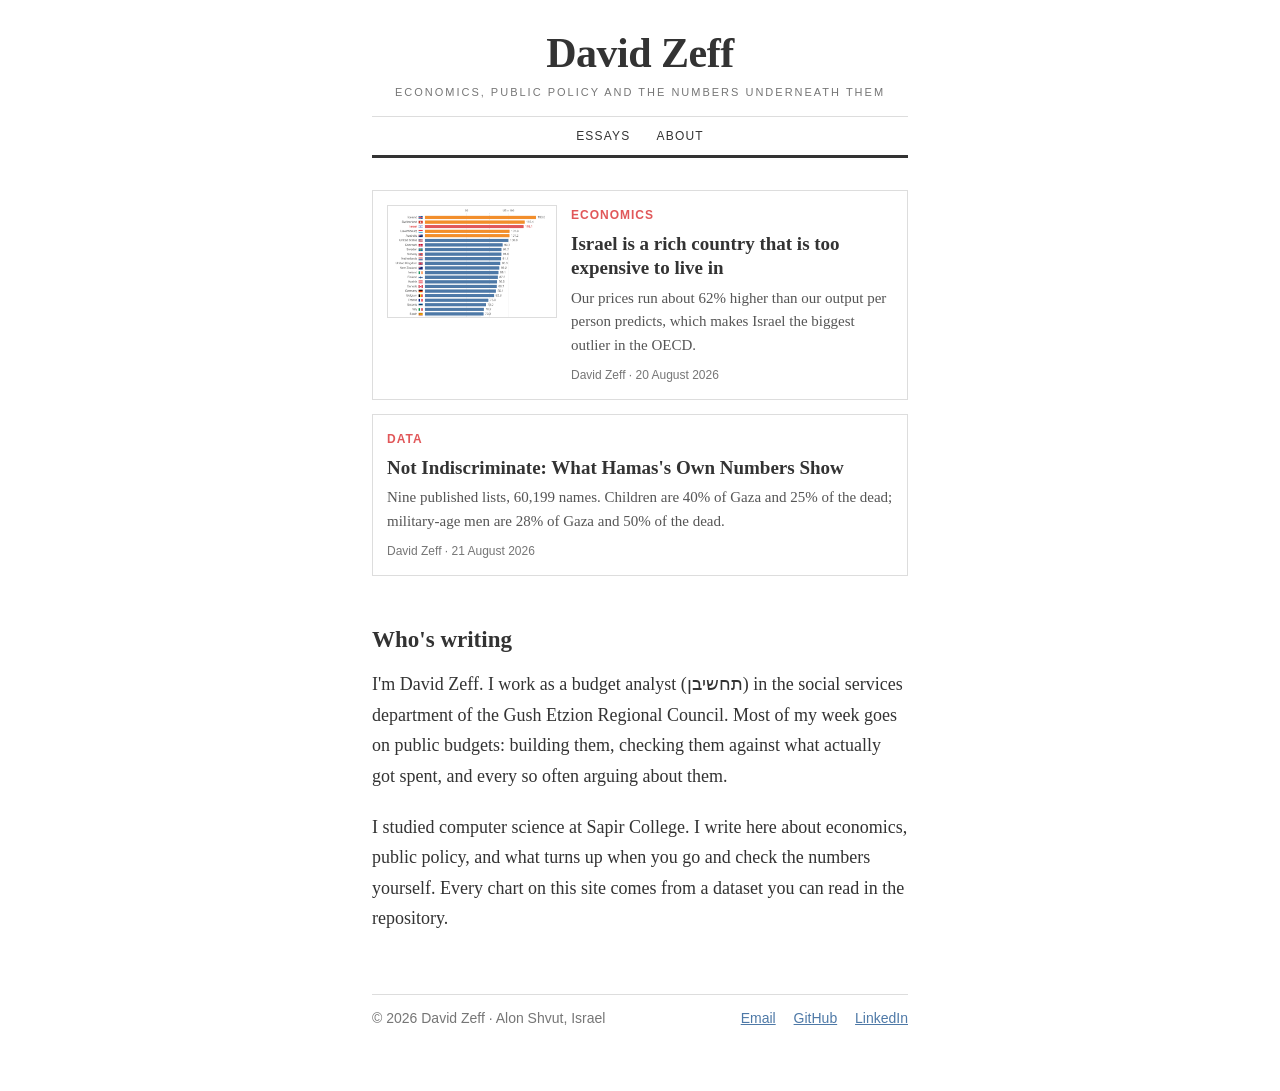
==== index.html @ 08ee4171 "." ====
<!DOCTYPE html>
<html lang="en">
<head>
<meta charset="utf-8">
<meta name="viewport" content="width=device-width, initial-scale=1">
<title>David Zeff — Essays on economics, policy and data</title>
<meta name="description" content="David Zeff writes about economics, public policy and the numbers underneath them. Budget analyst, Gush Etzion Regional Council.">
<meta name="author" content="David Zeff">
<meta property="og:type" content="website">
<meta property="og:title" content="David Zeff — Essays on economics, policy and data">
<meta property="og:description" content="Essays on economics, public policy and the numbers underneath them.">
<meta property="og:image" content="/assets/og-cost-of-living.png">
<meta property="og:image:width" content="1200">
<meta property="og:image:height" content="630">
<meta name="twitter:card" content="summary_large_image">
<link rel="stylesheet" href="assets/styles.css">
</head>
<body>
<a class="skip" href="#main">Skip to content</a>

<header>
  <a class="masthead" href="./">David Zeff</a>
  <p class="tagline">Economics, public policy and the numbers underneath them</p>
  <nav><a href="./">Essays</a><a href="about.html">About</a></nav>
</header>

<main id="main">

  <ul class="posts">

    <li class="card">
      <a class="card__img" href="posts/israel-cost-of-living.html">
        <img src="assets/chart-price-level.png" width="170" height="113"
             alt="Bar chart of comparative price levels in all 38 OECD countries, United States = 100. Israel is third highest at 118.1.">
      </a>
      <div class="card__txt">
        <p class="kicker">Economics</p>
        <h1 class="card__title"><a href="posts/israel-cost-of-living.html">Israel is a rich country that is too expensive to live in</a></h1>
        <p class="excerpt">Our prices run about 62% higher than our output per person predicts, which
          makes Israel the biggest outlier in the OECD.</p>
        <p class="meta">David Zeff · 20 August 2026</p>
      </div>
    </li>

    <li class="card">
      <div class="card__txt">
        <p class="kicker">Data</p>
        <h3 class="card__title"><a href="posts/gaza-casualty-demographics.html">Not Indiscriminate: What Hamas's Own Numbers Show</a></h3>
        <p class="excerpt">Nine published lists, 60,199 names. Children are 40% of Gaza and 25%
          of the dead; military-age men are 28% of Gaza and 50% of the dead.</p>
        <p class="meta">David Zeff · 21 August 2026</p>
      </div>
    </li>

  </ul>

  <h2>Who's writing</h2>
  <p>I'm David Zeff. I work as a budget analyst (תחשיבן) in the social services department of the
    Gush Etzion Regional Council. Most of my week goes on public budgets: building them, checking
    them against what actually got spent, and every so often arguing about them.</p>
  <p>I studied computer science at Sapir College. I write here about economics, public policy, and
    what turns up when you go and check the numbers yourself. Every chart on this site comes from
    a dataset you can read in the repository.</p>

</main>

<footer>
  <span>© 2026 David Zeff · Alon Shvut, Israel</span>
  <span>
    <a href="mailto:dpzeff@gmail.com">Email</a>
    <a href="https://github.com/DavidZeff1">GitHub</a>
    <a href="https://linkedin.com/in/david-zeff-computerscience141592">LinkedIn</a>
  </span>
</footer>

</body>
</html>
---- assets/styles.css ----
/* ------------------------------------------------------------------
   Georgia for reading, Tableau's palette for the charts.
   ------------------------------------------------------------------ */

:root {
  /* Tableau 10 */
  --blue:   #4E79A7;
  --orange: #F28E2B;
  --red:    #E15759;
  --green:  #59A14F;
  --purple: #B07AA1;
  --brown:  #9C755F;
  --grey:   #BAB0AC;

  --text:  #333;
  --muted: #767676;
  --line:  #ddd;
  --sans:  "Helvetica Neue", Helvetica, Arial, sans-serif;
}

* { box-sizing: border-box; }

body {
  max-width: 36rem;
  margin: 0 auto;
  padding: 30px 20px 60px;
  background: #fff;
  color: var(--text);
  font: 18px/1.7 Georgia, "Times New Roman", serif;
}

a { color: var(--blue); }
a:hover { color: var(--red); }

/* --- masthead --- */
header { text-align: center; margin-bottom: 32px; border-bottom: 3px solid var(--text); }
.masthead { display: block; font-size: 42px; font-weight: bold; line-height: 1.1;
            letter-spacing: -.5px; color: var(--text); text-decoration: none; }
.tagline { font-family: var(--sans); font-size: 11px; letter-spacing: 2px; text-transform: uppercase;
           color: var(--muted); margin: 7px 0 14px; }
header nav { display: flex; justify-content: center; gap: 26px; padding: 9px 0;
             border-top: 1px solid var(--line); font-family: var(--sans);
             font-size: 12px; letter-spacing: 1.2px; text-transform: uppercase; }
header nav a { color: var(--text); text-decoration: none; }
header nav a:hover { color: var(--red); }

footer { display: flex; justify-content: space-between; flex-wrap: wrap; gap: 10px;
         margin-top: 60px; padding-top: 12px; border-top: 1px solid var(--line);
         font-family: var(--sans); font-size: 14px; color: var(--muted); }
footer span a + a { margin-left: 14px; }

/* --- text --- */
h1 { font-size: 32px; line-height: 1.25; margin: 0 0 12px; }
h2 { font-size: 23px; margin: 44px 0 10px; }
h3 { font-size: 19px; margin: 30px 0 6px; }
p  { margin: 0 0 20px; }
ul, ol { padding-left: 24px; }
li { margin-bottom: 8px; }

.deck { font-size: 21px; color: #555; margin-bottom: 14px; }
.byline { font-family: var(--sans); font-size: 14px; font-weight: bold; margin: 0 0 3px; }
.meta { font-family: var(--sans); font-size: 13px; color: var(--muted); margin-bottom: 36px; }
.kicker { font-family: var(--sans); font-size: 12px; font-weight: bold; letter-spacing: 1px;
          text-transform: uppercase; color: var(--red); margin: 0 0 6px; }
.meta span + span::before { content: " | "; }

blockquote { margin: 34px 0; padding: 4px 0 4px 18px; border-left: 4px solid var(--blue);
             font-size: 21px; font-style: italic; }
aside { margin: 34px 0; padding: 14px 18px; background: #f7f7f7; border: 1px solid var(--line);
        font-size: 16px; }
aside p:last-child { margin-bottom: 0; }

/* --- key numbers --- */
dl { display: grid; grid-template-columns: repeat(auto-fit, minmax(200px, 1fr)); gap: 18px;
     margin: 30px 0; padding: 18px; border: 1px solid var(--line); background: #f7f7f7; }
dt { font-family: var(--sans); font-size: 12px; color: var(--muted); }
dd { margin: 4px 0 0; font-size: 26px; line-height: 1.15; }
dd small { display: block; font-family: var(--sans); font-size: 13px; color: var(--muted);
           margin-top: 4px; line-height: 1.4; }
.hi dd { color: var(--red); }

/* --- figures: chart in a box, Tableau style --- */
figure { margin: 34px 0; }
@media (min-width: 700px) { figure { margin-left: -56px; margin-right: -56px; } }
figure > p { font-family: var(--sans); font-size: 14px; line-height: 1.5; color: var(--muted);
             margin-bottom: 8px; }
figure > p b { display: block; font-size: 16px; color: var(--text); }
figure > div { border: 1px solid var(--line); padding: 14px 12px; }
figcaption { font-family: var(--sans); font-size: 12px; line-height: 1.5; color: var(--muted);
             margin-top: 8px; }

/* --- data tables: numbers right-aligned and tabular so columns line up --- */
.data { width: 100%; border-collapse: collapse; font-family: var(--sans); font-size: 14px; }
.data th, .data td { padding: 6px 8px; border-bottom: 1px solid var(--line); text-align: right; }
.data th { font-size: 11px; letter-spacing: .6px; text-transform: uppercase; color: var(--muted);
           font-weight: bold; vertical-align: bottom; }
.data th:first-child, .data td:first-child { text-align: left; }
.data td:not(:first-child) { font-variant-numeric: tabular-nums; }
.data td:first-child { white-space: nowrap; }
.data tbody tr:last-child td { border-bottom: 2px solid var(--text); font-weight: bold;
                               color: var(--text); }
/* Narrow screens: let the table scroll inside its own box rather than
   pushing the whole page sideways. */
.scroller { overflow-x: auto; margin: 28px 0; }

/* --- story cards: each one a bordered box, thumbnails all the same size --- */
.posts { display: grid; gap: 14px; list-style: none; padding: 0; margin: 0 0 30px; }
.card { display: flex; align-items: flex-start; gap: 14px; margin: 0; padding: 14px;
        border: 1px solid var(--line); background: #fff; }
.card__img { flex: 0 0 auto; line-height: 0; }
.card img { display: block; width: 170px; height: 113px;
            object-fit: cover; object-position: top; border: 1px solid var(--line); }
.card__txt { flex: 1; min-width: 0; }
.card__title { margin: 0 0 6px; font-size: 19px; line-height: 1.3; }
.card__title a { color: var(--text); text-decoration: none; }
.card__title a:hover { color: var(--blue); text-decoration: underline; }
.excerpt { margin: 0; font-size: 15px; line-height: 1.55; color: #555; }
.card .meta { font-size: 12px; margin: 8px 0 0; }

@media (max-width: 560px) {
  .card { display: block; }
  .card__img { display: block; margin-bottom: 12px; }
  .card img { width: 100%; height: 150px; }
}

/* --- charts ---------------------------------------------------------
   Defaults sit on the svg element itself: a `.chart-svg text` selector
   would outrank every one-class rule below it.
   ------------------------------------------------------------------ */
.chart-svg { display: block; width: 100%; height: auto;
             font-family: var(--sans); font-size: 11px; fill: var(--muted); }
.slope-head, .axis-title, .bud-head { font-size: 11px; font-weight: bold; fill: var(--text); }
.slope-sub, .axis-lab, .pt-note { font-size: 10px; }

.rule-v, .rule-h { stroke: #e8e8e8; }
.rule-avg { stroke: #999; stroke-dasharray: 4 3; }
.trend { stroke: #999; stroke-dasharray: 5 4; }
.gap-line { stroke: var(--red); stroke-dasharray: 3 2; }

.slope-line { stroke: #dcdcdc; stroke-width: 1.2; }
.slope-line.is-named { stroke: var(--grey); }
.slope-line.is-israel { stroke: var(--red); stroke-width: 2.5; }
.slope-dot, .dot { fill: var(--blue); }
.slope-dot.is-israel, .dot.is-israel { fill: var(--red); }
.slope-name.is-israel, .bar-name.is-israel, .bar-val.is-israel, .pt-name { fill: var(--red); font-weight: bold; }

.bar { fill: var(--blue); }
.bar.is-high { fill: var(--orange); }
.bar.is-israel { fill: var(--red); }

/* stacked bar: every fill here is dark enough to carry a white label */
.bud-0 { fill: var(--blue); }  .bud-1 { fill: var(--brown); }
.bud-2 { fill: var(--purple); } .bud-3 { fill: var(--red); }
.bud-left { fill: var(--green); }
.bud-lab { fill: #fff; font-size: 10px; }
.bud-num { fill: #fff; font-size: 12px; font-weight: bold; }
.bud-foot { fill: var(--green); font-size: 11px; font-weight: bold; }

/* casualty-demography charts */
.pyr-pop { fill: #d9d9d9; }
.pyr-death { fill: var(--red); }
.ratio-line { stroke: var(--blue); stroke-width: 2.2; }
.bar-exp  { fill: var(--grey); }
/* In the casualty charts red always means "the dead", so the actual bars
   match the pyramid rather than taking the default series blue. */
.bar-act  { fill: var(--red); }
.chart-missing { margin: 0; padding: 22px 18px; text-align: center;
                 font-family: var(--sans); font-size: 14px; line-height: 1.6; color: var(--muted); }
.chart-missing b { display: block; color: var(--red); margin-bottom: 4px; }
.chart-missing code { font-size: 13px; color: var(--text); }

/* --- skip link --- */
.skip { position: absolute; left: -9999px; }
.skip:focus { left: 8px; top: 8px; background: var(--text); color: #fff; padding: 6px 10px; }
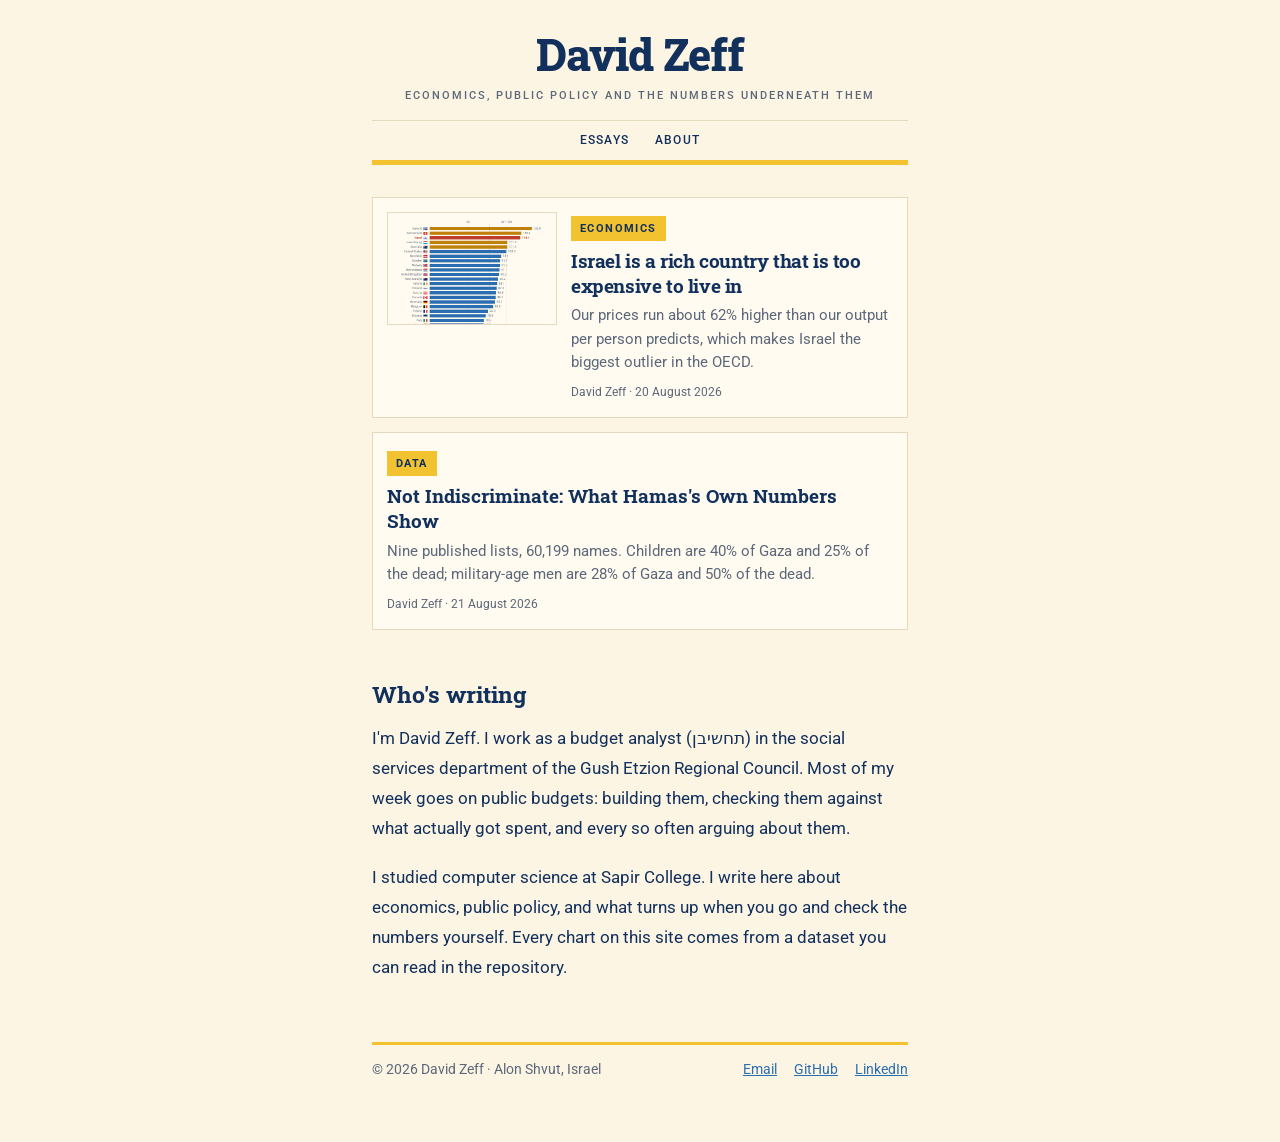
==== commit bd570ea4: "." ====
--- a/index.html
+++ b/index.html
@@ -13,6 +13,9 @@
 <meta property="og:image:width" content="1200">
 <meta property="og:image:height" content="630">
 <meta name="twitter:card" content="summary_large_image">
+<link rel="preconnect" href="https://fonts.googleapis.com">
+<link rel="preconnect" href="https://fonts.gstatic.com" crossorigin>
+<link href="https://fonts.googleapis.com/css2?family=Roboto:ital,wght@0,400;0,500;0,700;1,400&family=Roboto+Slab:wght@700;800&display=swap" rel="stylesheet">
 <link rel="stylesheet" href="assets/styles.css">
 </head>
 <body>
--- a/assets/styles.css
+++ b/assets/styles.css
@@ -1,21 +1,56 @@
 /* ------------------------------------------------------------------
-   Georgia for reading, Tableau's palette for the charts.
+   Navy ink on cream paper, marigold for the accents.
+   Roboto Slab for headlines, Roboto for reading and for the charts.
+
+   Every colour below was checked rather than chosen by eye:
+
+   - Text pairs clear WCAG AA. Navy on cream is 12.1:1, navy on marigold
+     7.8:1, the link blue 4.9:1, the muted slate 5.3:1. Marigold itself
+     never carries small text -- it is a fill, a rule or a chip behind
+     navy type, never the type.
+   - The five chart hues (blue, amber, brick, purple, teal, in that
+     order) pass the lightness band, chroma floor, colour-blind
+     separation and 3:1-vs-surface checks as an adjacent series, which
+     is the right test for stacked and grouped bars. That order is why
+     the stacked household bar runs blue -> amber -> brick -> purple ->
+     teal; reordering it would put two confusable hues side by side.
+   - `--sand` is not an identity colour. It is the "everything else"
+     reference series -- the population baseline, the unnamed OECD
+     countries -- and pairs with one highlighted hue.
+   - The stacked bar carries white labels inside the fills, which needs
+     more contrast than a bare fill does, so it uses the deeper amber
+     and teal steps.
    ------------------------------------------------------------------ */
 
 :root {
-  /* Tableau 10 */
-  --blue:   #4E79A7;
-  --orange: #F28E2B;
-  --red:    #E15759;
-  --green:  #59A14F;
-  --purple: #B07AA1;
-  --brown:  #9C755F;
-  --grey:   #BAB0AC;
-
-  --text:  #333;
-  --muted: #767676;
-  --line:  #ddd;
-  --sans:  "Helvetica Neue", Helvetica, Arial, sans-serif;
+  /* surfaces, lightest where charts and tables sit */
+  --paper:  #FCF5E4;
+  --card:   #FFFBF0;
+  --panel:  #F5ECD6;
+
+  /* ink */
+  --navy:   #12305C;
+  --muted:  #5C6779;
+  --line:   #E5DAC0;
+
+  /* accent */
+  --marigold: #F2C230;
+
+  /* chart series */
+  --blue:   #2A6DB0;
+  --amber:  #C0810C;
+  --brick:  #BE3C2C;
+  --purple: #8A57B4;
+  --teal:   #068A79;
+  --sand:   #C0AE86;
+  --mark:   #1E4A85;   /* the single highlighted series */
+
+  /* deeper steps, only where a white label sits on the fill */
+  --amber-deep: #9A6600;
+  --teal-deep:  #046A5E;
+
+  --sans: Roboto, "Helvetica Neue", Helvetica, Arial, sans-serif;
+  --slab: "Roboto Slab", Roboto, Georgia, "Times New Roman", serif;
 }
 
 * { box-sizing: border-box; }
@@ -24,81 +59,90 @@
   max-width: 36rem;
   margin: 0 auto;
   padding: 30px 20px 60px;
-  background: #fff;
-  color: var(--text);
-  font: 18px/1.7 Georgia, "Times New Roman", serif;
+  background: var(--paper);
+  color: var(--navy);
+  font: 400 17px/1.75 var(--sans);
+  -webkit-font-smoothing: antialiased;
 }
 
 a { color: var(--blue); }
-a:hover { color: var(--red); }
+a:hover { color: var(--brick); }
 
 /* --- masthead --- */
-header { text-align: center; margin-bottom: 32px; border-bottom: 3px solid var(--text); }
-.masthead { display: block; font-size: 42px; font-weight: bold; line-height: 1.1;
-            letter-spacing: -.5px; color: var(--text); text-decoration: none; }
-.tagline { font-family: var(--sans); font-size: 11px; letter-spacing: 2px; text-transform: uppercase;
-           color: var(--muted); margin: 7px 0 14px; }
+header { text-align: center; margin-bottom: 32px; border-bottom: 5px solid var(--marigold); }
+.masthead { display: block; font-family: var(--slab); font-size: 44px; font-weight: 800;
+            line-height: 1.1; letter-spacing: -1px; color: var(--navy); text-decoration: none; }
+.tagline { font-size: 11px; font-weight: 500; letter-spacing: 2px; text-transform: uppercase;
+           color: var(--muted); margin: 8px 0 14px; }
 header nav { display: flex; justify-content: center; gap: 26px; padding: 9px 0;
-             border-top: 1px solid var(--line); font-family: var(--sans);
-             font-size: 12px; letter-spacing: 1.2px; text-transform: uppercase; }
-header nav a { color: var(--text); text-decoration: none; }
-header nav a:hover { color: var(--red); }
+             border-top: 1px solid var(--line);
+             font-size: 12px; font-weight: 500; letter-spacing: 1.2px; text-transform: uppercase; }
+header nav a { color: var(--navy); text-decoration: none; }
+header nav a:hover { color: var(--brick); }
 
 footer { display: flex; justify-content: space-between; flex-wrap: wrap; gap: 10px;
-         margin-top: 60px; padding-top: 12px; border-top: 1px solid var(--line);
-         font-family: var(--sans); font-size: 14px; color: var(--muted); }
+         margin-top: 60px; padding-top: 12px; border-top: 3px solid var(--marigold);
+         font-size: 14px; color: var(--muted); }
 footer span a + a { margin-left: 14px; }
 
 /* --- text --- */
-h1 { font-size: 32px; line-height: 1.25; margin: 0 0 12px; }
-h2 { font-size: 23px; margin: 44px 0 10px; }
-h3 { font-size: 19px; margin: 30px 0 6px; }
+h1, h2, h3, .masthead { font-family: var(--slab); }
+h1 { font-size: 34px; font-weight: 700; line-height: 1.2; letter-spacing: -.4px; margin: 0 0 12px; }
+h2 { font-size: 23px; font-weight: 700; margin: 44px 0 10px; }
+h3 { font-size: 19px; font-weight: 700; margin: 30px 0 6px; }
 p  { margin: 0 0 20px; }
 ul, ol { padding-left: 24px; }
 li { margin-bottom: 8px; }
 
-.deck { font-size: 21px; color: #555; margin-bottom: 14px; }
-.byline { font-family: var(--sans); font-size: 14px; font-weight: bold; margin: 0 0 3px; }
-.meta { font-family: var(--sans); font-size: 13px; color: var(--muted); margin-bottom: 36px; }
-.kicker { font-family: var(--sans); font-size: 12px; font-weight: bold; letter-spacing: 1px;
-          text-transform: uppercase; color: var(--red); margin: 0 0 6px; }
+.deck { font-size: 20px; line-height: 1.5; color: var(--muted); margin-bottom: 16px; }
+.byline { font-size: 14px; font-weight: 700; margin: 0 0 3px; }
+.meta { font-size: 13px; color: var(--muted); margin-bottom: 36px; }
 .meta span + span::before { content: " | "; }
 
-blockquote { margin: 34px 0; padding: 4px 0 4px 18px; border-left: 4px solid var(--blue);
-             font-size: 21px; font-style: italic; }
-aside { margin: 34px 0; padding: 14px 18px; background: #f7f7f7; border: 1px solid var(--line);
-        font-size: 16px; }
+/* Marigold is the brand colour but it cannot carry 12px type, so the
+   kicker is navy sitting ON marigold rather than marigold type. */
+.kicker { display: inline-block; margin: 0 0 10px; padding: 3px 9px;
+          background: var(--marigold); color: var(--navy);
+          font-size: 11px; font-weight: 700; letter-spacing: 1.4px; text-transform: uppercase; }
+
+blockquote { margin: 34px 0; padding: 4px 0 4px 18px; border-left: 5px solid var(--marigold);
+             font-family: var(--slab); font-size: 20px; line-height: 1.5; }
+aside { margin: 34px 0; padding: 16px 20px; background: var(--panel);
+        border-left: 5px solid var(--marigold); font-size: 15.5px; }
 aside p:last-child { margin-bottom: 0; }
 
-/* --- key numbers --- */
-dl { display: grid; grid-template-columns: repeat(auto-fit, minmax(200px, 1fr)); gap: 18px;
-     margin: 30px 0; padding: 18px; border: 1px solid var(--line); background: #f7f7f7; }
-dt { font-family: var(--sans); font-size: 12px; color: var(--muted); }
-dd { margin: 4px 0 0; font-size: 26px; line-height: 1.15; }
-dd small { display: block; font-family: var(--sans); font-size: 13px; color: var(--muted);
-           margin-top: 4px; line-height: 1.4; }
-.hi dd { color: var(--red); }
-
-/* --- figures: chart in a box, Tableau style --- */
+/* --- key numbers: navy on a solid marigold block --- */
+dl { display: grid; grid-template-columns: repeat(auto-fit, minmax(200px, 1fr)); gap: 20px;
+     margin: 32px 0; padding: 20px; background: var(--marigold); }
+dt { font-size: 11px; font-weight: 700; letter-spacing: 1px; text-transform: uppercase;
+     color: var(--navy); opacity: .72; }
+dd { margin: 5px 0 0; font-family: var(--slab); font-size: 27px; font-weight: 700;
+     line-height: 1.12; color: var(--navy); }
+dd small { display: block; font-family: var(--sans); font-size: 13px; font-weight: 400;
+           line-height: 1.45; color: var(--navy); opacity: .78; margin-top: 5px; }
+/* Highlighted cells get a deeper patch of the same marigold rather than a
+   second hue: red on yellow vibrates, and navy is already the ink here. */
+.hi { background: rgba(18, 48, 92, .10); margin: -10px -12px; padding: 10px 12px; }
+
+/* --- figures: chart on the light card surface --- */
 figure { margin: 34px 0; }
 @media (min-width: 700px) { figure { margin-left: -56px; margin-right: -56px; } }
-figure > p { font-family: var(--sans); font-size: 14px; line-height: 1.5; color: var(--muted);
-             margin-bottom: 8px; }
-figure > p b { display: block; font-size: 16px; color: var(--text); }
-figure > div { border: 1px solid var(--line); padding: 14px 12px; }
-figcaption { font-family: var(--sans); font-size: 12px; line-height: 1.5; color: var(--muted);
-             margin-top: 8px; }
+figure > p { font-size: 14px; line-height: 1.5; color: var(--muted); margin-bottom: 8px; }
+figure > p b { display: block; font-family: var(--slab); font-size: 16px; font-weight: 700;
+               color: var(--navy); margin-bottom: 2px; }
+figure > div { background: var(--card); border: 1px solid var(--line); padding: 14px 12px; }
+figcaption { font-size: 12px; line-height: 1.5; color: var(--muted); margin-top: 8px; }
 
 /* --- data tables: numbers right-aligned and tabular so columns line up --- */
-.data { width: 100%; border-collapse: collapse; font-family: var(--sans); font-size: 14px; }
-.data th, .data td { padding: 6px 8px; border-bottom: 1px solid var(--line); text-align: right; }
-.data th { font-size: 11px; letter-spacing: .6px; text-transform: uppercase; color: var(--muted);
-           font-weight: bold; vertical-align: bottom; }
+.data { width: 100%; border-collapse: collapse; font-size: 14px; }
+.data th, .data td { padding: 7px 8px; border-bottom: 1px solid var(--line); text-align: right; }
+.data th { font-size: 11px; font-weight: 700; letter-spacing: .6px; text-transform: uppercase;
+           color: var(--muted); vertical-align: bottom;
+           border-bottom: 2px solid var(--navy); }
 .data th:first-child, .data td:first-child { text-align: left; }
 .data td:not(:first-child) { font-variant-numeric: tabular-nums; }
 .data td:first-child { white-space: nowrap; }
-.data tbody tr:last-child td { border-bottom: 2px solid var(--text); font-weight: bold;
-                               color: var(--text); }
+.data tbody tr:last-child td { border-bottom: 3px solid var(--marigold); font-weight: 700; }
 /* Narrow screens: let the table scroll inside its own box rather than
    pushing the whole page sideways. */
 .scroller { overflow-x: auto; margin: 28px 0; }
@@ -106,15 +150,17 @@
 /* --- story cards: each one a bordered box, thumbnails all the same size --- */
 .posts { display: grid; gap: 14px; list-style: none; padding: 0; margin: 0 0 30px; }
 .card { display: flex; align-items: flex-start; gap: 14px; margin: 0; padding: 14px;
-        border: 1px solid var(--line); background: #fff; }
+        border: 1px solid var(--line); background: var(--card); }
 .card__img { flex: 0 0 auto; line-height: 0; }
 .card img { display: block; width: 170px; height: 113px;
             object-fit: cover; object-position: top; border: 1px solid var(--line); }
 .card__txt { flex: 1; min-width: 0; }
-.card__title { margin: 0 0 6px; font-size: 19px; line-height: 1.3; }
-.card__title a { color: var(--text); text-decoration: none; }
+.card__title { margin: 0 0 6px; font-family: var(--slab); font-size: 19px; font-weight: 700;
+               line-height: 1.3; }
+.card__title a { color: var(--navy); text-decoration: none; }
 .card__title a:hover { color: var(--blue); text-decoration: underline; }
-.excerpt { margin: 0; font-size: 15px; line-height: 1.55; color: #555; }
+.card .kicker { margin-bottom: 8px; }
+.excerpt { margin: 0; font-size: 15px; line-height: 1.55; color: var(--muted); }
 .card .meta { font-size: 12px; margin: 8px 0 0; }
 
 @media (max-width: 560px) {
@@ -129,46 +175,48 @@
    ------------------------------------------------------------------ */
 .chart-svg { display: block; width: 100%; height: auto;
              font-family: var(--sans); font-size: 11px; fill: var(--muted); }
-.slope-head, .axis-title, .bud-head { font-size: 11px; font-weight: bold; fill: var(--text); }
+.slope-head, .axis-title, .bud-head { font-size: 11px; font-weight: 700; fill: var(--navy); }
 .slope-sub, .axis-lab, .pt-note { font-size: 10px; }
 
-.rule-v, .rule-h { stroke: #e8e8e8; }
-.rule-avg { stroke: #999; stroke-dasharray: 4 3; }
-.trend { stroke: #999; stroke-dasharray: 5 4; }
-.gap-line { stroke: var(--red); stroke-dasharray: 3 2; }
-
-.slope-line { stroke: #dcdcdc; stroke-width: 1.2; }
-.slope-line.is-named { stroke: var(--grey); }
-.slope-line.is-israel { stroke: var(--red); stroke-width: 2.5; }
+.rule-v, .rule-h { stroke: #EFE5CD; }
+.rule-avg { stroke: #A99878; stroke-dasharray: 4 3; }
+.trend { stroke: #A99878; stroke-dasharray: 5 4; }
+.gap-line { stroke: var(--brick); stroke-dasharray: 3 2; }
+
+.slope-line { stroke: #EADFC6; stroke-width: 1.2; }
+.slope-line.is-named { stroke: var(--sand); }
+.slope-line.is-israel { stroke: var(--brick); stroke-width: 2.5; }
 .slope-dot, .dot { fill: var(--blue); }
-.slope-dot.is-israel, .dot.is-israel { fill: var(--red); }
-.slope-name.is-israel, .bar-name.is-israel, .bar-val.is-israel, .pt-name { fill: var(--red); font-weight: bold; }
+.slope-dot.is-israel, .dot.is-israel { fill: var(--brick); }
+.slope-name.is-israel, .bar-name.is-israel, .bar-val.is-israel, .pt-name { fill: var(--brick); font-weight: 700; }
 
 .bar { fill: var(--blue); }
-.bar.is-high { fill: var(--orange); }
-.bar.is-israel { fill: var(--red); }
-
-/* stacked bar: every fill here is dark enough to carry a white label */
-.bud-0 { fill: var(--blue); }  .bud-1 { fill: var(--brown); }
-.bud-2 { fill: var(--purple); } .bud-3 { fill: var(--red); }
-.bud-left { fill: var(--green); }
+.bar.is-high { fill: var(--amber); }
+.bar.is-israel { fill: var(--brick); }
+
+/* Stacked bar. The order matches the validated adjacent sequence, and
+   the two deeper steps are here because these fills carry white labels. */
+.bud-0 { fill: var(--blue); }   .bud-1 { fill: var(--amber-deep); }
+.bud-2 { fill: var(--brick); }  .bud-3 { fill: var(--purple); }
+.bud-left { fill: var(--teal-deep); }
 .bud-lab { fill: #fff; font-size: 10px; }
-.bud-num { fill: #fff; font-size: 12px; font-weight: bold; }
-.bud-foot { fill: var(--green); font-size: 11px; font-weight: bold; }
-
-/* casualty-demography charts */
-.pyr-pop { fill: #d9d9d9; }
-.pyr-death { fill: var(--red); }
-.ratio-line { stroke: var(--blue); stroke-width: 2.2; }
-.bar-exp  { fill: var(--grey); }
-/* In the casualty charts red always means "the dead", so the actual bars
-   match the pyramid rather than taking the default series blue. */
-.bar-act  { fill: var(--red); }
+.bud-num { fill: #fff; font-size: 12px; font-weight: 700; }
+.bud-foot { fill: var(--teal-deep); font-size: 11px; font-weight: 700; }
+
+/* Casualty-demography charts: one highlighted series against a
+   reference series, so sand is context and navy is the mark. */
+.pyr-pop { fill: var(--sand); }
+.pyr-death { fill: var(--mark); }
+.ratio-line { stroke: var(--brick); stroke-width: 2.2; }
+.ratio-dot { fill: var(--brick); }
+.bar-exp { fill: var(--sand); }
+.bar-act { fill: var(--mark); }
 .chart-missing { margin: 0; padding: 22px 18px; text-align: center;
-                 font-family: var(--sans); font-size: 14px; line-height: 1.6; color: var(--muted); }
-.chart-missing b { display: block; color: var(--red); margin-bottom: 4px; }
-.chart-missing code { font-size: 13px; color: var(--text); }
+                 font-size: 14px; line-height: 1.6; color: var(--muted); }
+.chart-missing b { display: block; color: var(--brick); margin-bottom: 4px; }
+.chart-missing code { font-size: 13px; color: var(--navy); }
 
 /* --- skip link --- */
 .skip { position: absolute; left: -9999px; }
-.skip:focus { left: 8px; top: 8px; background: var(--text); color: #fff; padding: 6px 10px; }
+.skip:focus { left: 8px; top: 8px; background: var(--navy); color: var(--marigold);
+              padding: 6px 10px; }
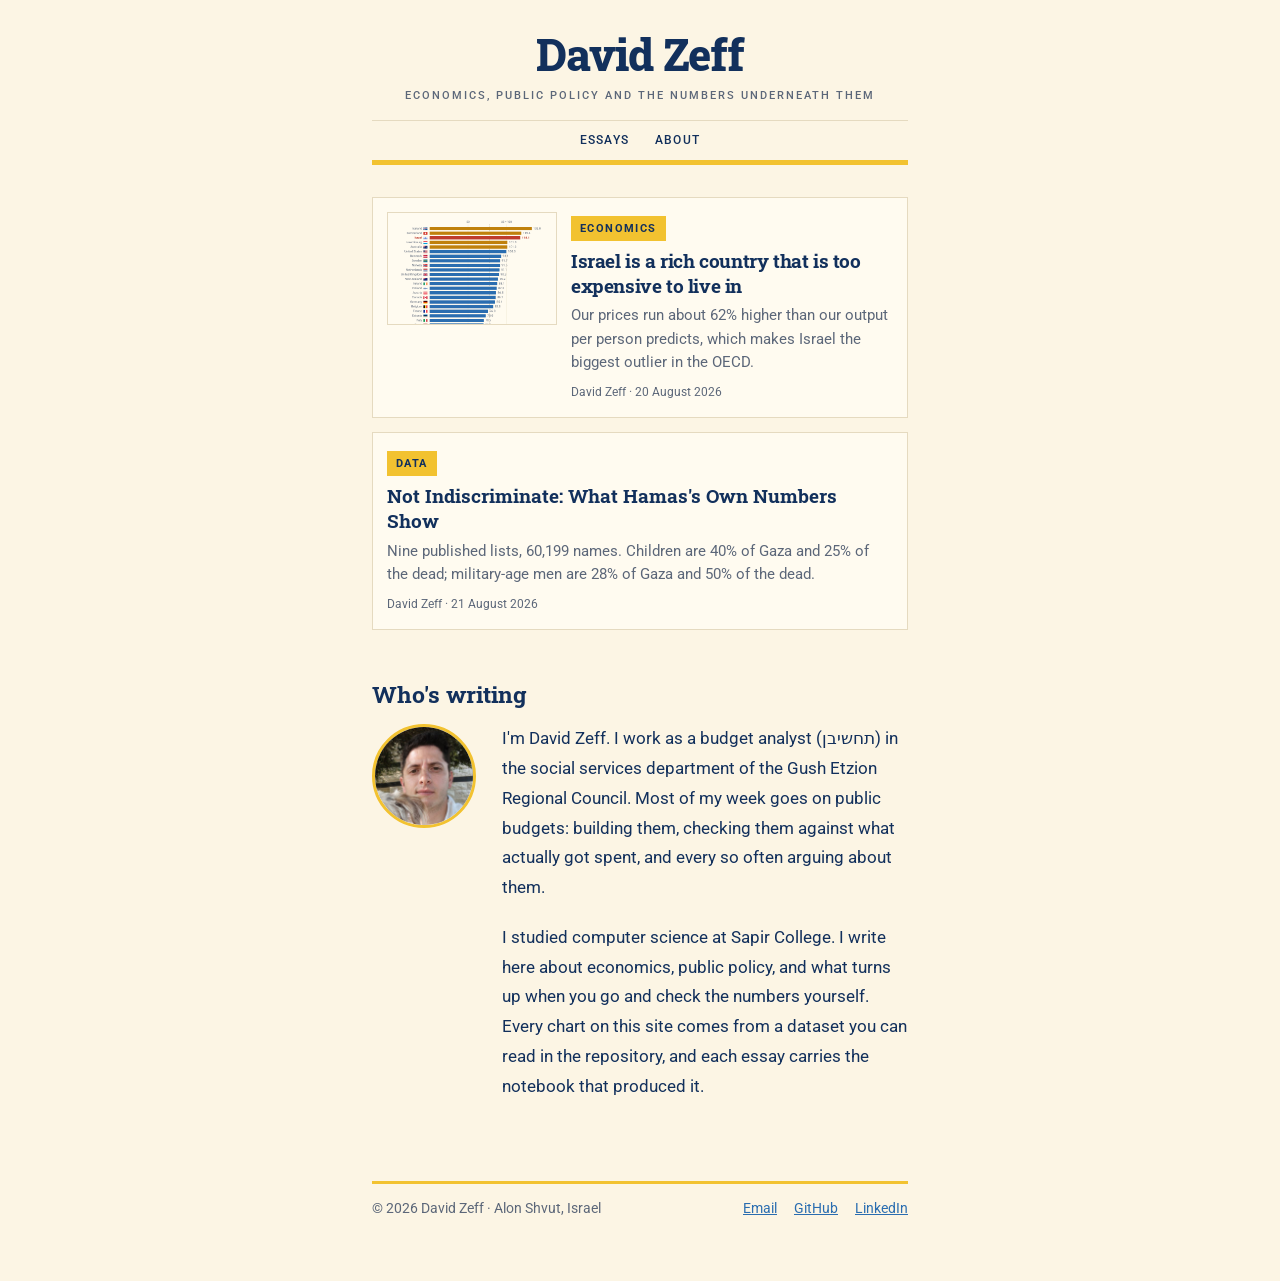
==== commit 7ba84ab7: "." ====
--- a/index.html
+++ b/index.html
@@ -58,12 +58,19 @@
   </ul>
 
   <h2>Who's writing</h2>
-  <p>I'm David Zeff. I work as a budget analyst (תחשיבן) in the social services department of the
-    Gush Etzion Regional Council. Most of my week goes on public budgets: building them, checking
-    them against what actually got spent, and every so often arguing about them.</p>
-  <p>I studied computer science at Sapir College. I write here about economics, public policy, and
-    what turns up when you go and check the numbers yourself. Every chart on this site comes from
-    a dataset you can read in the repository.</p>
+
+  <div class="bio">
+    <img class="avatar" src="assets/avatar.jpg" width="400" height="400" alt="David Zeff">
+    <div class="bio__txt">
+      <p>I'm David Zeff. I work as a budget analyst (תחשיבן) in the social services department of
+        the Gush Etzion Regional Council. Most of my week goes on public budgets: building them,
+        checking them against what actually got spent, and every so often arguing about them.</p>
+      <p>I studied computer science at Sapir College. I write here about economics, public policy,
+        and what turns up when you go and check the numbers yourself. Every chart on this site
+        comes from a dataset you can read in the repository, and each essay carries the notebook
+        that produced it.</p>
+    </div>
+  </div>
 
 </main>
 
--- a/assets/styles.css
+++ b/assets/styles.css
@@ -147,6 +147,27 @@
    pushing the whole page sideways. */
 .scroller { overflow-x: auto; margin: 28px 0; }
 
+/* --- portrait: photo beside the intro, stacking on narrow screens ------
+   The marigold offset is the accent doing the work a border would do
+   badly against a photograph. It needs the right/bottom margin or the
+   flex box clips it. */
+.bio { display: flex; gap: 26px; align-items: flex-start; margin: 0 0 10px; }
+.bio__pic { flex: 0 0 auto; width: 200px; margin: 0 8px 8px 0; }
+.bio__pic img { display: block; width: 100%; height: auto;
+                box-shadow: 8px 8px 0 var(--marigold); }
+.bio__txt { flex: 1; min-width: 0; }
+.bio__txt > :first-child { margin-top: 0; }
+
+.avatar { display: block; width: 104px; height: 104px; flex: 0 0 auto;
+          border-radius: 50%; object-fit: cover; object-position: 50% 28%;
+          border: 3px solid var(--marigold); }
+
+@media (max-width: 560px) {
+  .bio { display: block; }
+  .bio__pic { width: 160px; margin: 0 8px 22px 0; }
+  .bio .avatar { margin-bottom: 16px; }
+}
+
 /* --- story cards: each one a bordered box, thumbnails all the same size --- */
 .posts { display: grid; gap: 14px; list-style: none; padding: 0; margin: 0 0 30px; }
 .card { display: flex; align-items: flex-start; gap: 14px; margin: 0; padding: 14px;
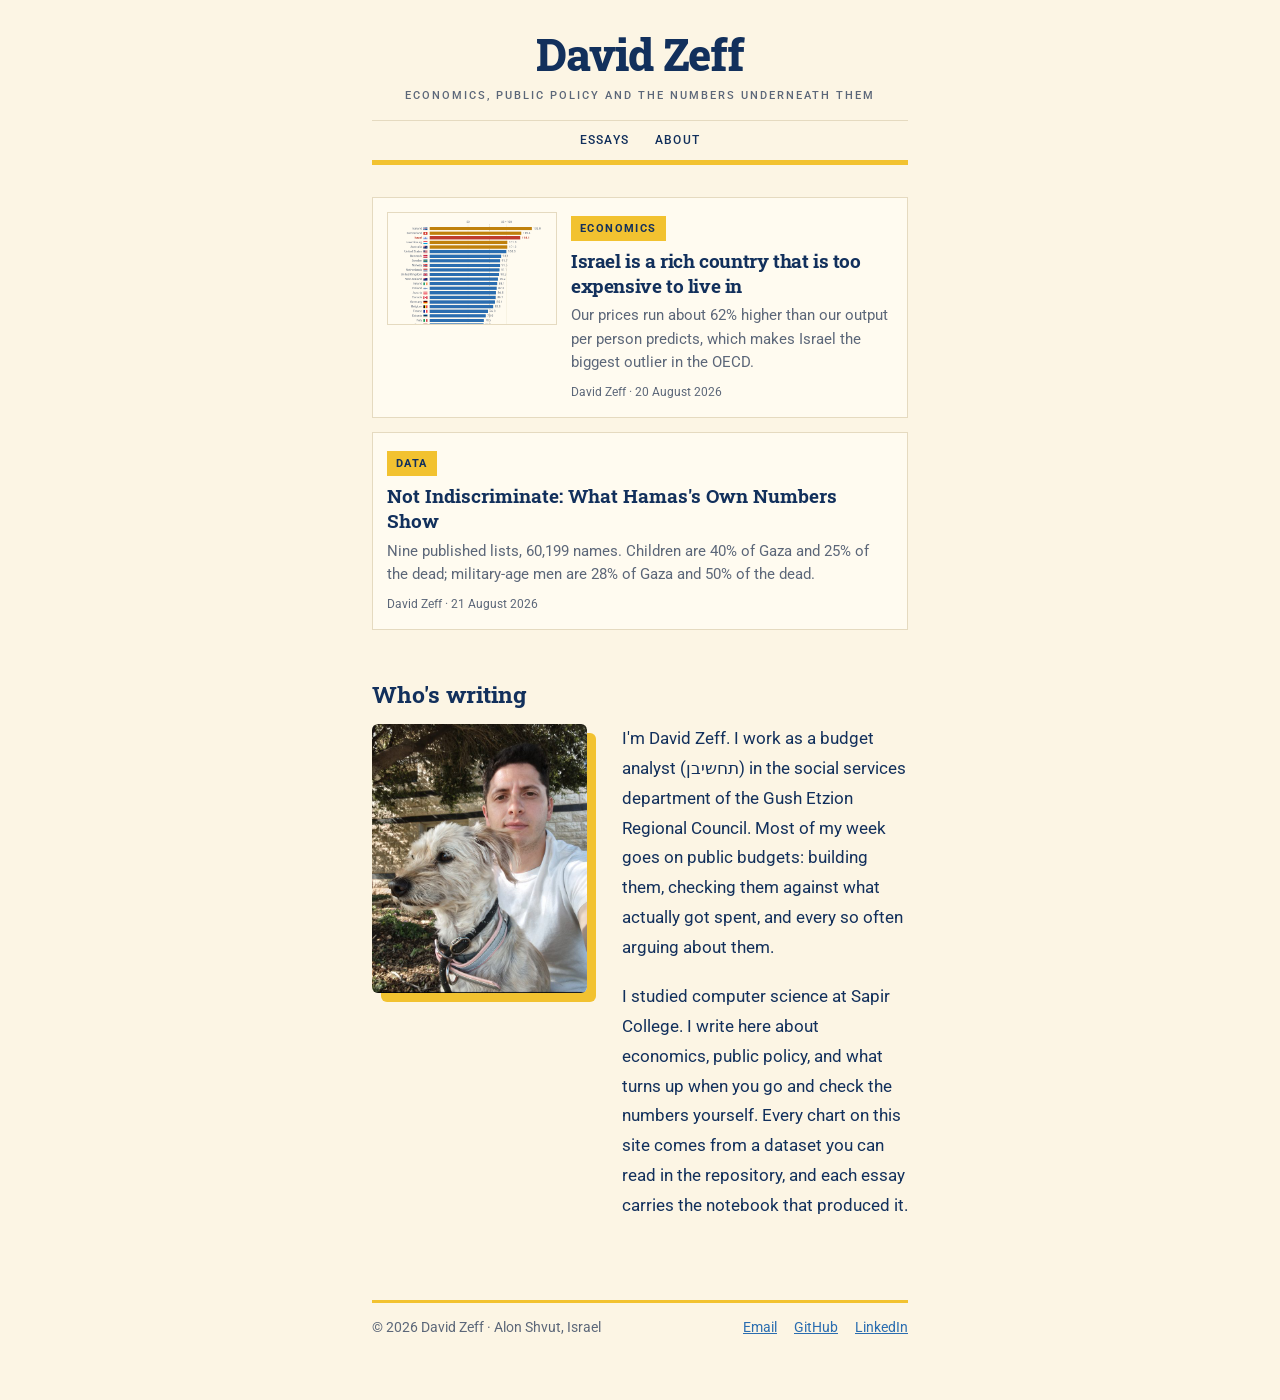
==== commit 8c10106a: "." ====
--- a/index.html
+++ b/index.html
@@ -60,7 +60,10 @@
   <h2>Who's writing</h2>
 
   <div class="bio">
-    <img class="avatar" src="assets/avatar.jpg" width="400" height="400" alt="David Zeff">
+    <div class="bio__pic">
+      <img src="assets/portrait.jpg" width="640" height="800"
+           alt="David Zeff outdoors with his dog, a scruffy cream-coloured terrier.">
+    </div>
     <div class="bio__txt">
       <p>I'm David Zeff. I work as a budget analyst (תחשיבן) in the social services department of
         the Gush Etzion Regional Council. Most of my week goes on public budgets: building them,
--- a/assets/styles.css
+++ b/assets/styles.css
@@ -152,20 +152,15 @@
    badly against a photograph. It needs the right/bottom margin or the
    flex box clips it. */
 .bio { display: flex; gap: 26px; align-items: flex-start; margin: 0 0 10px; }
-.bio__pic { flex: 0 0 auto; width: 200px; margin: 0 8px 8px 0; }
-.bio__pic img { display: block; width: 100%; height: auto;
-                box-shadow: 8px 8px 0 var(--marigold); }
+.bio__pic { flex: 0 0 auto; width: 215px; margin: 0 9px 9px 0; }
+.bio__pic img { display: block; width: 100%; height: auto; border-radius: 6px;
+                box-shadow: 9px 9px 0 var(--marigold); }
 .bio__txt { flex: 1; min-width: 0; }
 .bio__txt > :first-child { margin-top: 0; }
 
-.avatar { display: block; width: 104px; height: 104px; flex: 0 0 auto;
-          border-radius: 50%; object-fit: cover; object-position: 50% 28%;
-          border: 3px solid var(--marigold); }
-
-@media (max-width: 560px) {
+@media (max-width: 620px) {
   .bio { display: block; }
-  .bio__pic { width: 160px; margin: 0 8px 22px 0; }
-  .bio .avatar { margin-bottom: 16px; }
+  .bio__pic { width: 190px; margin: 0 9px 24px 0; }
 }
 
 /* --- story cards: each one a bordered box, thumbnails all the same size --- */
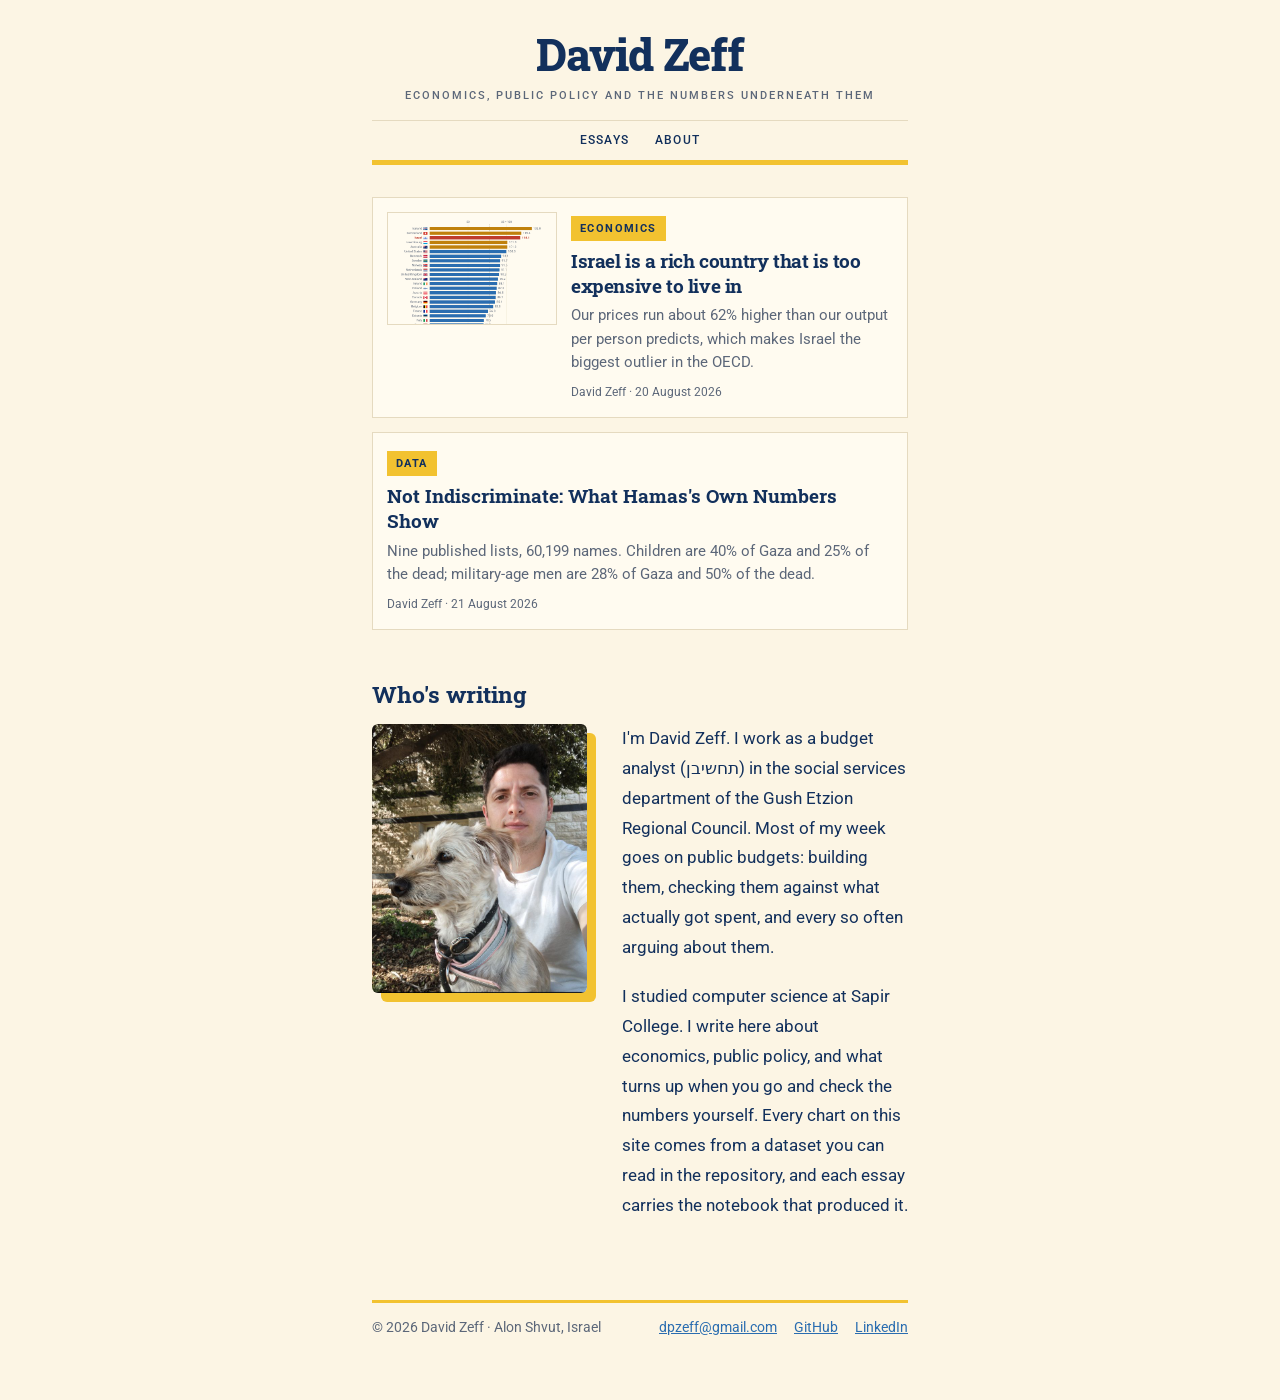
==== commit 4d15d9ee: "." ====
--- a/index.html
+++ b/index.html
@@ -1,90 +1,128 @@
-<!DOCTYPE html>
+<!doctype html>
 <html lang="en">
-<head>
-<meta charset="utf-8">
-<meta name="viewport" content="width=device-width, initial-scale=1">
-<title>David Zeff — Essays on economics, policy and data</title>
-<meta name="description" content="David Zeff writes about economics, public policy and the numbers underneath them. Budget analyst, Gush Etzion Regional Council.">
-<meta name="author" content="David Zeff">
-<meta property="og:type" content="website">
-<meta property="og:title" content="David Zeff — Essays on economics, policy and data">
-<meta property="og:description" content="Essays on economics, public policy and the numbers underneath them.">
-<meta property="og:image" content="/assets/og-cost-of-living.png">
-<meta property="og:image:width" content="1200">
-<meta property="og:image:height" content="630">
-<meta name="twitter:card" content="summary_large_image">
-<link rel="preconnect" href="https://fonts.googleapis.com">
-<link rel="preconnect" href="https://fonts.gstatic.com" crossorigin>
-<link href="https://fonts.googleapis.com/css2?family=Roboto:ital,wght@0,400;0,500;0,700;1,400&family=Roboto+Slab:wght@700;800&display=swap" rel="stylesheet">
-<link rel="stylesheet" href="assets/styles.css">
-</head>
-<body>
-<a class="skip" href="#main">Skip to content</a>
+  <head>
+    <meta charset="utf-8" />
+    <meta name="viewport" content="width=device-width, initial-scale=1" />
+    <title>David Zeff — Essays on economics, policy and data</title>
+    <meta
+      name="description"
+      content="David Zeff writes about economics, public policy and the numbers underneath them. Budget analyst, Gush Etzion Regional Council."
+    />
+    <meta name="author" content="David Zeff" />
+    <meta property="og:type" content="website" />
+    <meta
+      property="og:title"
+      content="David Zeff — Essays on economics, policy and data"
+    />
+    <meta
+      property="og:description"
+      content="Essays on economics, public policy and the numbers underneath them."
+    />
+    <meta property="og:image" content="/assets/og-cost-of-living.png" />
+    <meta property="og:image:width" content="1200" />
+    <meta property="og:image:height" content="630" />
+    <meta name="twitter:card" content="summary_large_image" />
+    <link rel="preconnect" href="https://fonts.googleapis.com" />
+    <link rel="preconnect" href="https://fonts.gstatic.com" crossorigin />
+    <link
+      href="https://fonts.googleapis.com/css2?family=Roboto:ital,wght@0,400;0,500;0,700;1,400&family=Roboto+Slab:wght@700;800&display=swap"
+      rel="stylesheet"
+    />
+    <link rel="stylesheet" href="assets/styles.css" />
+  </head>
+  <body>
+    <a class="skip" href="#main">Skip to content</a>
 
-<header>
-  <a class="masthead" href="./">David Zeff</a>
-  <p class="tagline">Economics, public policy and the numbers underneath them</p>
-  <nav><a href="./">Essays</a><a href="about.html">About</a></nav>
-</header>
+    <header>
+      <a class="masthead" href="./">David Zeff</a>
+      <p class="tagline">
+        Economics, public policy and the numbers underneath them
+      </p>
+      <nav><a href="./">Essays</a><a href="about.html">About</a></nav>
+    </header>
 
-<main id="main">
+    <main id="main">
+      <ul class="posts">
+        <li class="card">
+          <a class="card__img" href="posts/israel-cost-of-living.html">
+            <img
+              src="assets/chart-price-level.png"
+              width="170"
+              height="113"
+              alt="Bar chart of comparative price levels in all 38 OECD countries, United States = 100. Israel is third highest at 118.1."
+            />
+          </a>
+          <div class="card__txt">
+            <p class="kicker">Economics</p>
+            <h1 class="card__title">
+              <a href="posts/israel-cost-of-living.html"
+                >Israel is a rich country that is too expensive to live in</a
+              >
+            </h1>
+            <p class="excerpt">
+              Our prices run about 62% higher than our output per person
+              predicts, which makes Israel the biggest outlier in the OECD.
+            </p>
+            <p class="meta">David Zeff · 20 August 2026</p>
+          </div>
+        </li>
 
-  <ul class="posts">
+        <li class="card">
+          <div class="card__txt">
+            <p class="kicker">Data</p>
+            <h3 class="card__title">
+              <a href="posts/gaza-casualty-demographics.html"
+                >Not Indiscriminate: What Hamas's Own Numbers Show</a
+              >
+            </h3>
+            <p class="excerpt">
+              Nine published lists, 60,199 names. Children are 40% of Gaza and
+              25% of the dead; military-age men are 28% of Gaza and 50% of the
+              dead.
+            </p>
+            <p class="meta">David Zeff · 21 August 2026</p>
+          </div>
+        </li>
+      </ul>
 
-    <li class="card">
-      <a class="card__img" href="posts/israel-cost-of-living.html">
-        <img src="assets/chart-price-level.png" width="170" height="113"
-             alt="Bar chart of comparative price levels in all 38 OECD countries, United States = 100. Israel is third highest at 118.1.">
-      </a>
-      <div class="card__txt">
-        <p class="kicker">Economics</p>
-        <h1 class="card__title"><a href="posts/israel-cost-of-living.html">Israel is a rich country that is too expensive to live in</a></h1>
-        <p class="excerpt">Our prices run about 62% higher than our output per person predicts, which
-          makes Israel the biggest outlier in the OECD.</p>
-        <p class="meta">David Zeff · 20 August 2026</p>
+      <h2>Who's writing</h2>
+
+      <div class="bio">
+        <div class="bio__pic">
+          <img
+            src="assets/portrait.jpg"
+            width="640"
+            height="800"
+            alt="David Zeff outdoors with his dog, a scruffy cream-coloured terrier."
+          />
+        </div>
+        <div class="bio__txt">
+          <p>
+            I'm David Zeff. I work as a budget analyst (תחשיבן) in the social
+            services department of the Gush Etzion Regional Council. Most of my
+            week goes on public budgets: building them, checking them against
+            what actually got spent, and every so often arguing about them.
+          </p>
+          <p>
+            I studied computer science at Sapir College. I write here about
+            economics, public policy, and what turns up when you go and check
+            the numbers yourself. Every chart on this site comes from a dataset
+            you can read in the repository, and each essay carries the notebook
+            that produced it.
+          </p>
+        </div>
       </div>
-    </li>
+    </main>
 
-    <li class="card">
-      <div class="card__txt">
-        <p class="kicker">Data</p>
-        <h3 class="card__title"><a href="posts/gaza-casualty-demographics.html">Not Indiscriminate: What Hamas's Own Numbers Show</a></h3>
-        <p class="excerpt">Nine published lists, 60,199 names. Children are 40% of Gaza and 25%
-          of the dead; military-age men are 28% of Gaza and 50% of the dead.</p>
-        <p class="meta">David Zeff · 21 August 2026</p>
-      </div>
-    </li>
-
-  </ul>
-
-  <h2>Who's writing</h2>
-
-  <div class="bio">
-    <div class="bio__pic">
-      <img src="assets/portrait.jpg" width="640" height="800"
-           alt="David Zeff outdoors with his dog, a scruffy cream-coloured terrier.">
-    </div>
-    <div class="bio__txt">
-      <p>I'm David Zeff. I work as a budget analyst (תחשיבן) in the social services department of
-        the Gush Etzion Regional Council. Most of my week goes on public budgets: building them,
-        checking them against what actually got spent, and every so often arguing about them.</p>
-      <p>I studied computer science at Sapir College. I write here about economics, public policy,
-        and what turns up when you go and check the numbers yourself. Every chart on this site
-        comes from a dataset you can read in the repository, and each essay carries the notebook
-        that produced it.</p>
-    </div>
-  </div>
-
-</main>
-
-<footer>
-  <span>© 2026 David Zeff · Alon Shvut, Israel</span>
-  <span>
-    <a href="mailto:dpzeff@gmail.com">Email</a>
-    <a href="https://github.com/DavidZeff1">GitHub</a>
-    <a href="https://linkedin.com/in/david-zeff-computerscience141592">LinkedIn</a>
-  </span>
-</footer>
-
-</body>
+    <footer>
+      <span>© 2026 David Zeff · Alon Shvut, Israel</span>
+      <span>
+        <a href="mailto:dpzeff@gmail.com">dpzeff@gmail.com</a>
+        <a href="https://github.com/DavidZeff1">GitHub</a>
+        <a href="https://linkedin.com/in/david-zeff-computerscience141592"
+          >LinkedIn</a
+        >
+      </span>
+    </footer>
+  </body>
 </html>
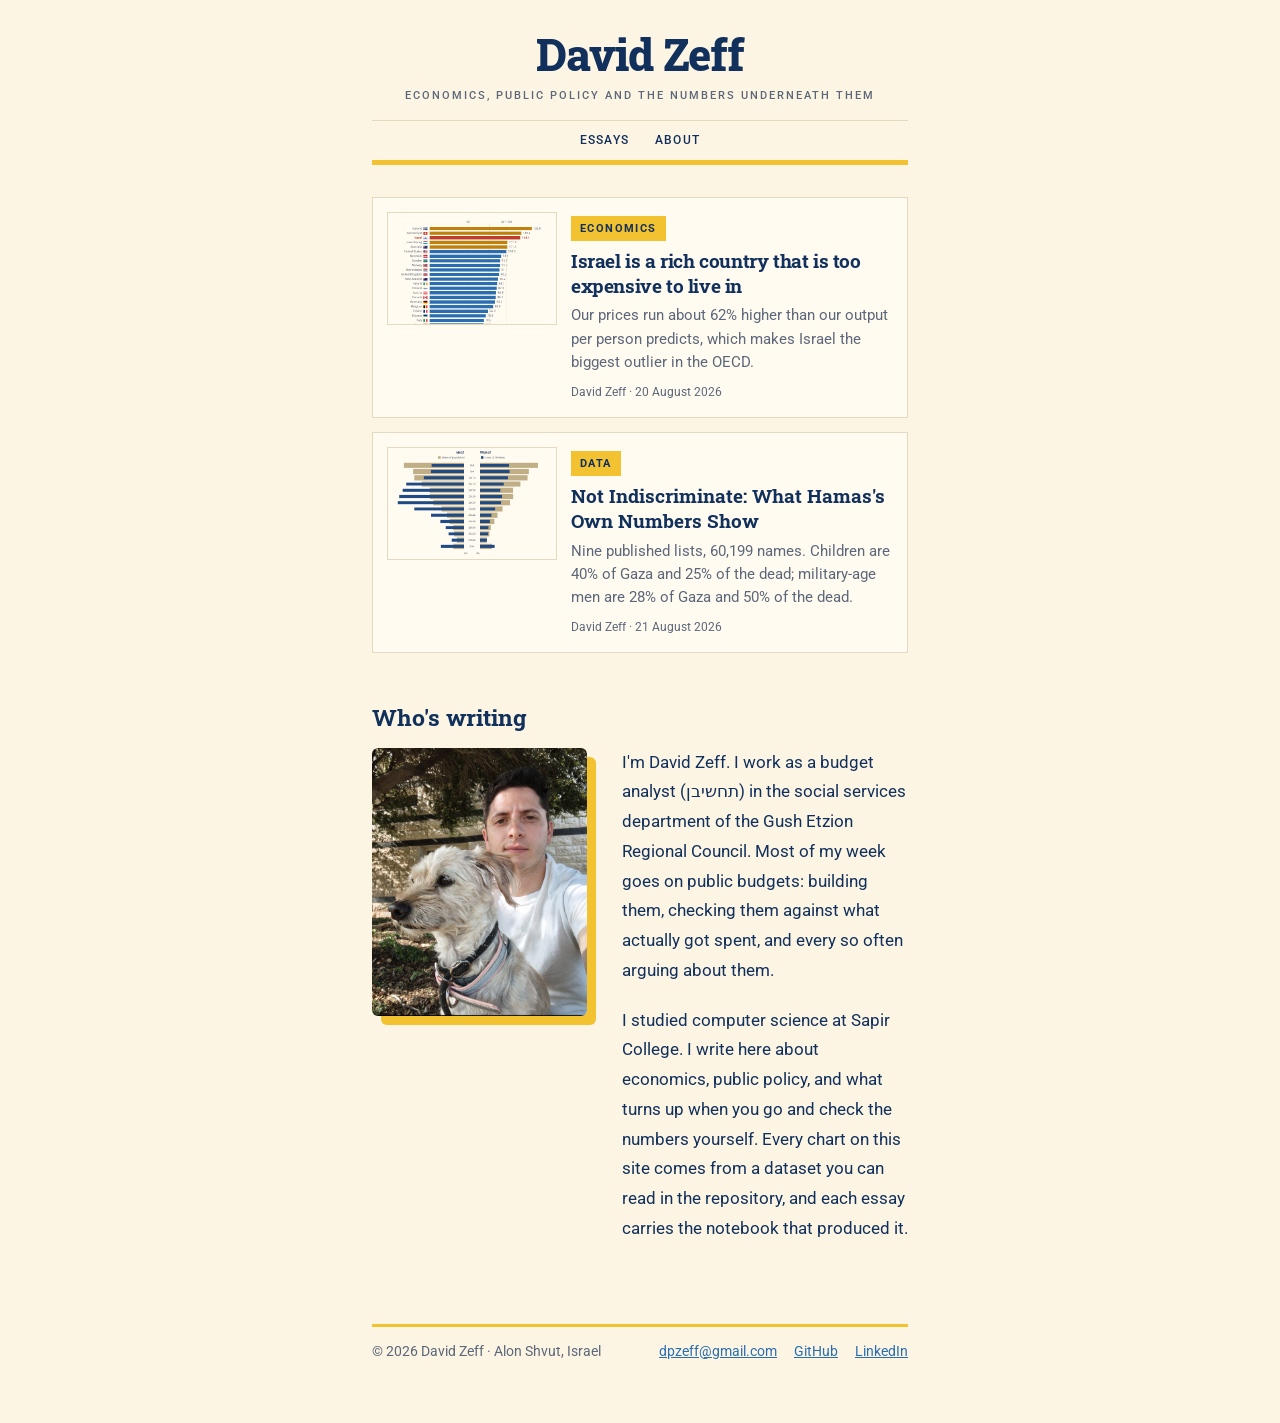
==== commit eb380ddb: "." ====
--- a/index.html
+++ b/index.html
@@ -68,6 +68,14 @@
         </li>
 
         <li class="card">
+          <a class="card__img" href="posts/gaza-casualty-demographics.html">
+            <img
+              src="assets/chart-casualty-pyramid.png"
+              width="170"
+              height="113"
+              alt="Population pyramid of Gaza: sand bars are each age band's share of the population, navy bars its share of the named dead. The military-age male bars overshoot; the children's bars fall short."
+            />
+          </a>
           <div class="card__txt">
             <p class="kicker">Data</p>
             <h3 class="card__title">
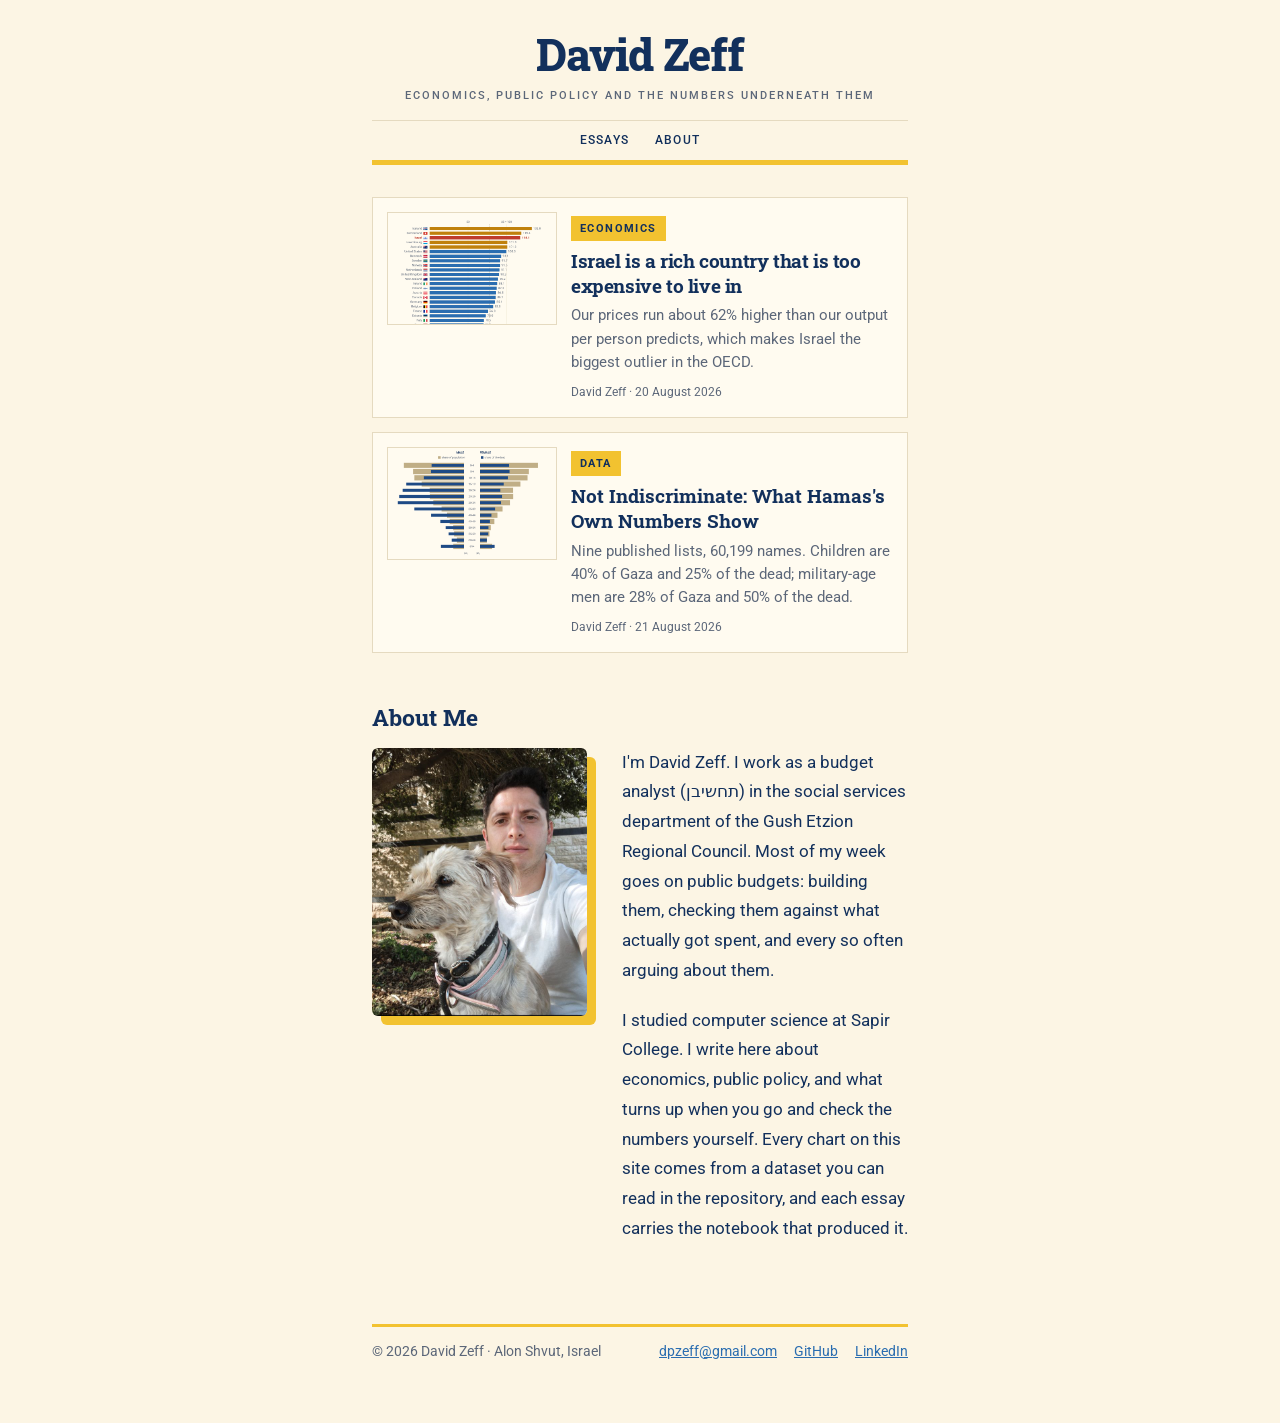
==== commit 5bb13bb3: "." ====
--- a/index.html
+++ b/index.html
@@ -93,7 +93,7 @@
         </li>
       </ul>
 
-      <h2>Who's writing</h2>
+      <h2>About Me</h2>
 
       <div class="bio">
         <div class="bio__pic">
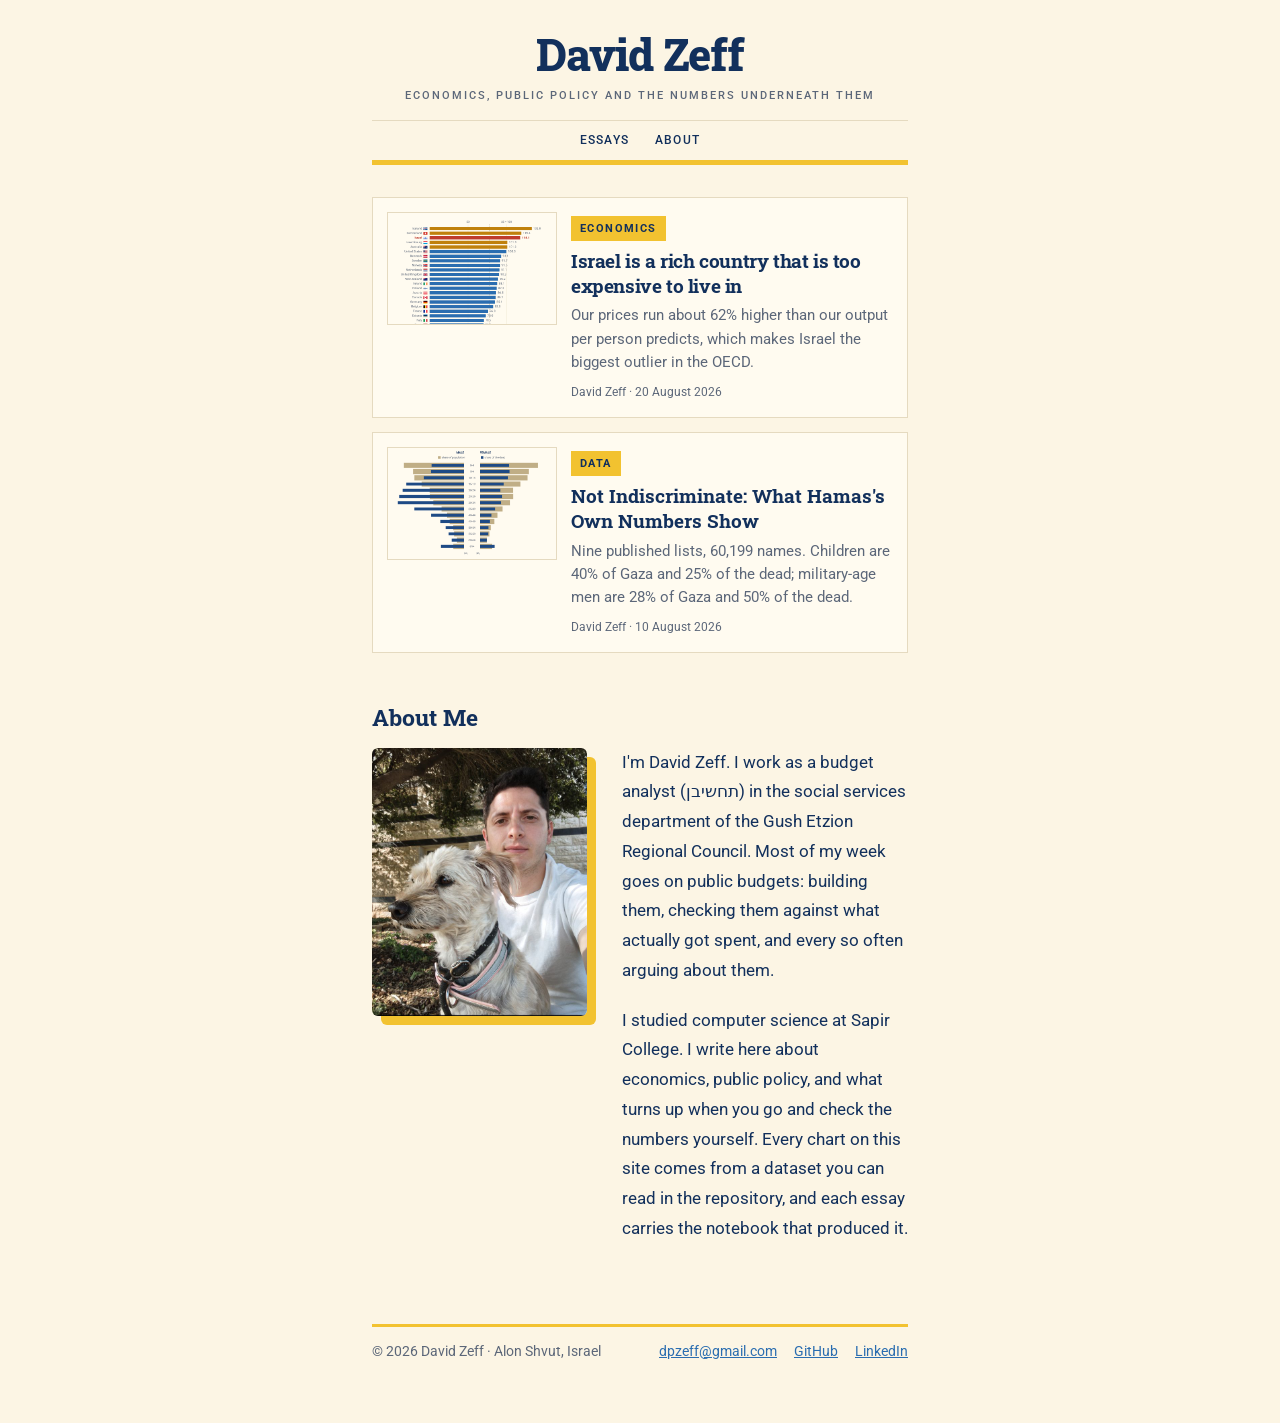
==== commit c9bba316: "." ====
--- a/index.html
+++ b/index.html
@@ -88,7 +88,7 @@
               25% of the dead; military-age men are 28% of Gaza and 50% of the
               dead.
             </p>
-            <p class="meta">David Zeff · 21 August 2026</p>
+            <p class="meta">David Zeff · 10 August 2026</p>
           </div>
         </li>
       </ul>
